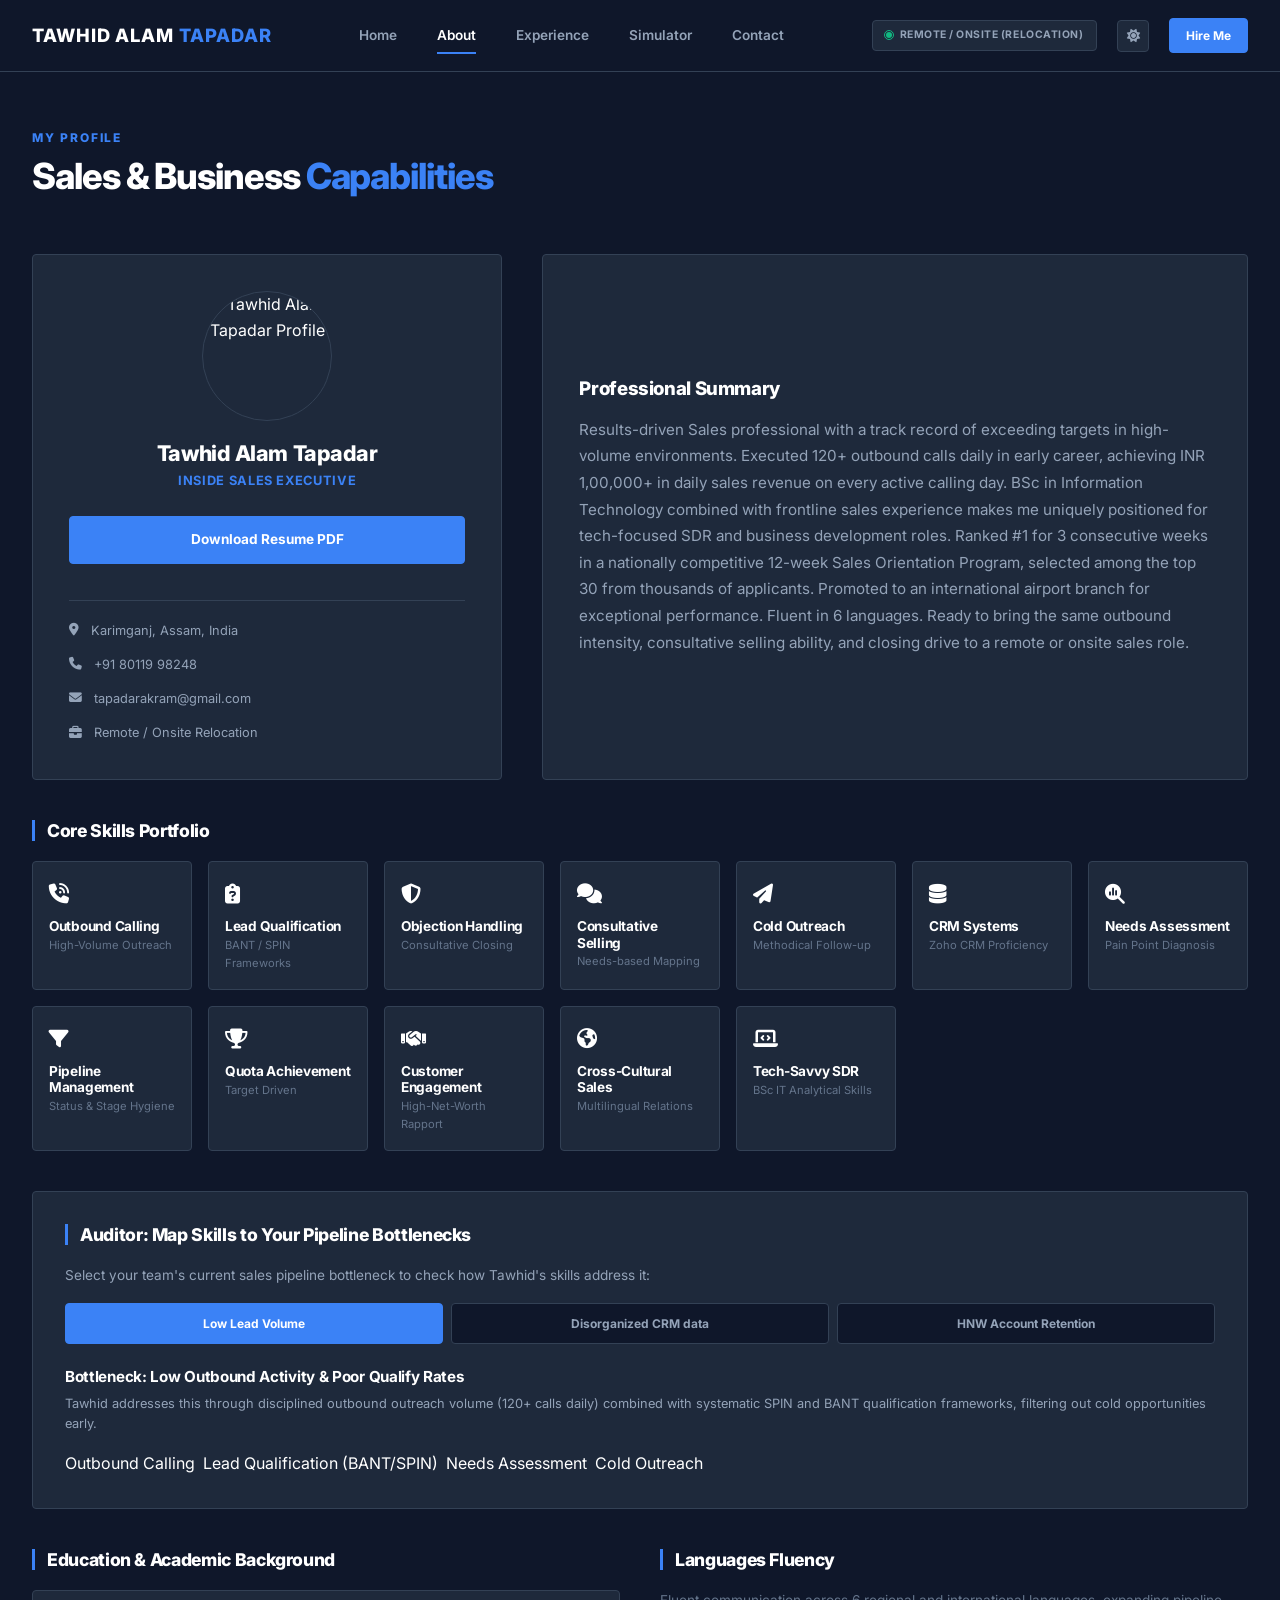
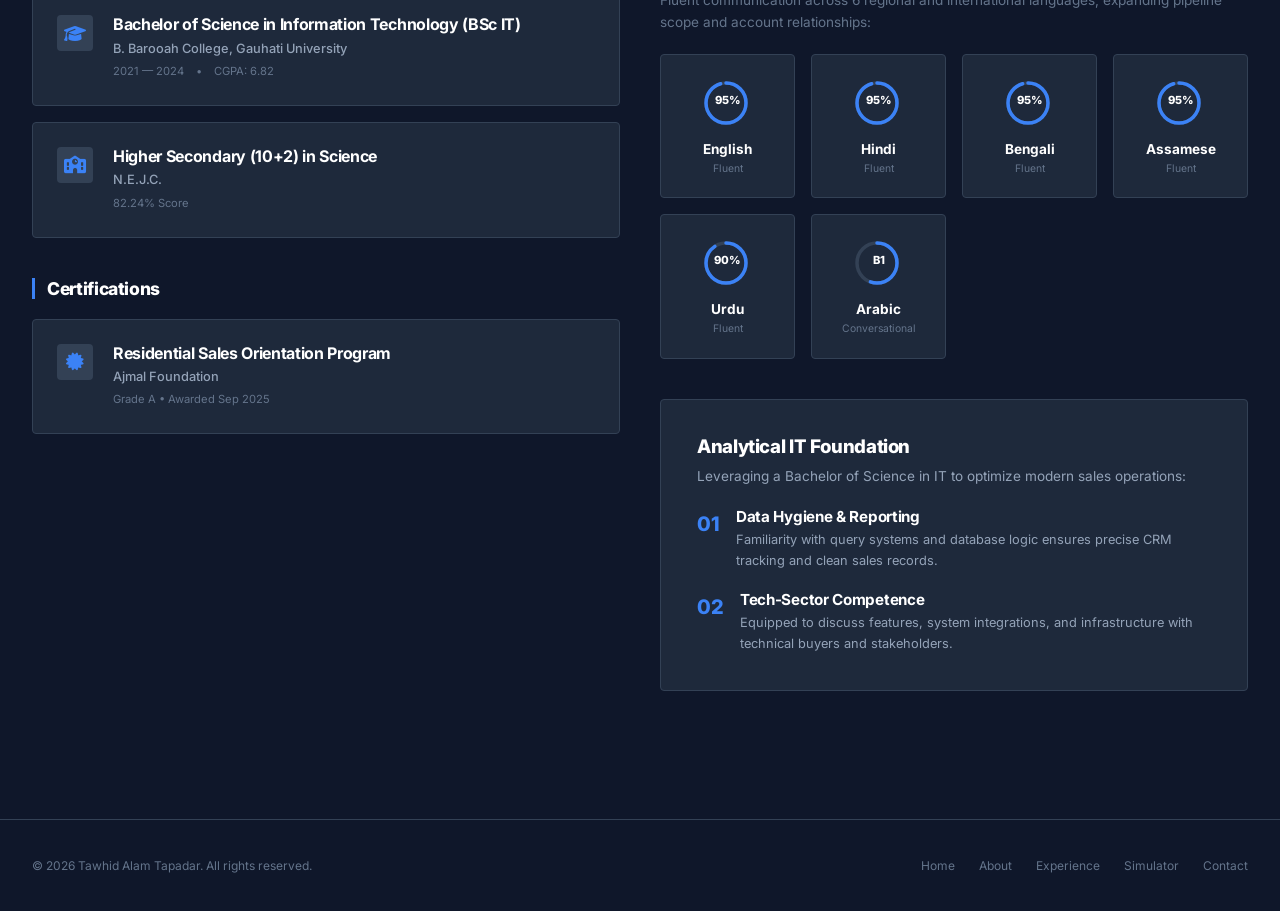
==== about.html @ 0645d8db "Add files via upload" ====
<!DOCTYPE html>
<html lang="en" data-theme="dark">
<head>
    <script>
        // Apply theme immediately to prevent transition flash
        const savedTheme = localStorage.getItem('theme') || 'dark';
        document.documentElement.setAttribute('data-theme', savedTheme);
    </script>
    <meta charset="UTF-8">
    <meta name="viewport" content="width=device-width, initial-scale=1.0">
    <title>About | Tawhid Alam Tapadar</title>
    
    <!-- SEO Optimization -->
    <meta name="description" content="Detailed profile of Tawhid Alam Tapadar, outlining qualifications, core capabilities across the full sales cycle, and language skills.">
    
    <!-- Stylesheets -->
    <link rel="stylesheet" href="https://cdnjs.cloudflare.com/ajax/libs/font-awesome/6.4.0/css/all.min.css">
    <link rel="stylesheet" href="./styles.css">
</head>
<body>
    <!-- Navigation Header -->
    <header class="global-header">
        <nav class="nav-container">
            <a href="./index.html" class="logo" id="navLogo">
                TAWHID ALAM <span>TAPADAR</span>
            </a>
            
            <div class="nav-links">
                <a href="./index.html" class="nav-link">Home</a>
                <a href="./about.html" class="nav-link active">About</a>
                <a href="./experience.html" class="nav-link">Experience</a>
                <a href="./simulator.html" class="nav-link">Simulator</a>
                <a href="./contact.html" class="nav-link">Contact</a>
            </div>
            
            <div class="nav-actions">
                <div class="status-badge" id="outreachBadge">
                    <span class="status-dot"></span>
                    Remote / Onsite (Relocation)
                </div>
                <button class="theme-toggle" id="themeToggle" aria-label="Toggle Theme">
                    <!-- Icon loaded via Javascript -->
                </button>
                <a href="./contact.html" class="btn btn-primary" style="font-size: 0.75rem; padding: 0.45rem 1rem;">Hire Me</a>
                <button class="hamburger" id="hamburger" aria-label="Toggle Menu">
                    <span></span>
                    <span></span>
                    <span></span>
                </button>
            </div>
        </nav>
    </header>

    <!-- Mobile Nav Overlay -->
    <div class="mobile-nav-overlay" id="mobileNav">
        <div class="mobile-nav-links">
            <a href="./index.html" class="mobile-nav-link">Home</a>
            <a href="./about.html" class="mobile-nav-link active">About</a>
            <a href="./experience.html" class="mobile-nav-link">Experience</a>
            <a href="./simulator.html" class="mobile-nav-link">Simulator</a>
            <a href="./contact.html" class="mobile-nav-link">Contact</a>
            <a href="./contact.html" class="mobile-nav-link" style="color: var(--accent-blue);">Hire Me</a>
        </div>
    </div>

    <!-- Main Content -->
    <main class="container">
        <div class="section-title-wrapper fade-up-trigger">
            <div class="section-subtitle">My Profile</div>
            <h1 class="section-title">Sales & Business <span class="highlight-text">Capabilities</span></h1>
        </div>

        <!-- Section 1: Profile & Professional Summary (Balanced Row Grid) -->
        <div class="about-profile-grid fade-up-trigger">
            <!-- Left Column: Profile Card -->
            <div class="glass-card profile-card" style="display: flex; flex-direction: column; justify-content: space-between;">
                <div>
                    <div class="profile-image-container">
                        <img src="https://placehold.co/400x400/1e293b/3b82f6?text=TAWHID" alt="Tawhid Alam Tapadar Profile" class="profile-img">
                    </div>
                    <h2 class="profile-title">Tawhid Alam Tapadar</h2>
                    <p class="profile-subtitle">Inside Sales Executive</p>
                    
                    <a href="./Tawhid_Alam_Tapadar_CV.pdf" download="Tawhid_Alam_Tapadar_CV.pdf" class="btn btn-primary" style="width: 100%; margin-top: 0.5rem; margin-bottom: 1rem;">
                        Download Resume PDF
                    </a>
                </div>
                
                <div class="about-contact-info">
                    <div class="contact-info-item">
                        <i class="fa-solid fa-location-dot"></i> Karimganj, Assam, India
                    </div>
                    <div class="contact-info-item">
                        <i class="fa-solid fa-phone"></i> +91 80119 98248
                    </div>
                    <div class="contact-info-item">
                        <i class="fa-solid fa-envelope"></i> tapadarakram@gmail.com
                    </div>
                    <div class="contact-info-item">
                        <i class="fa-solid fa-briefcase"></i> Remote / Onsite Relocation
                    </div>
                </div>
            </div>

            <!-- Right Column: Professional Summary Card (Taller and Centered Content) -->
            <div class="glass-card" style="display: flex; flex-direction: column; justify-content: center; height: 100%;">
                <h3>Professional Summary</h3>
                <p style="color: var(--text-secondary); margin-top: 1rem; line-height: 1.75; font-size: 0.95rem;">
                    Results-driven Sales professional with a track record of exceeding targets in high-volume environments. Executed 120+ outbound calls daily in early career, achieving INR 1,00,000+ in daily sales revenue on every active calling day. BSc in Information Technology combined with frontline sales experience makes me uniquely positioned for tech-focused SDR and business development roles. Ranked #1 for 3 consecutive weeks in a nationally competitive 12-week Sales Orientation Program, selected among the top 30 from thousands of applicants. Promoted to an international airport branch for exceptional performance. Fluent in 6 languages. Ready to bring the same outbound intensity, consultative selling ability, and closing drive to a remote or onsite sales role.
                </p>
            </div>
        </div>

        <!-- Section 2: Core Skills Portfolio (Full Width Grid) -->
        <div class="skills-block fade-up-trigger" style="margin-top: 2.5rem;">
            <h3 class="skills-category-title">Core Skills Portfolio</h3>
            <div class="skills-grid">
                <div class="skill-tag-card">
                    <div class="skill-tag-icon"><i class="fa-solid fa-phone-volume"></i></div>
                    <h4 class="skill-tag-name">Outbound Calling</h4>
                    <span class="skill-tag-level">High-Volume Outreach</span>
                </div>
                <div class="skill-tag-card">
                    <div class="skill-tag-icon"><i class="fa-solid fa-clipboard-question"></i></div>
                    <h4 class="skill-tag-name">Lead Qualification</h4>
                    <span class="skill-tag-level">BANT / SPIN Frameworks</span>
                </div>
                <div class="skill-tag-card">
                    <div class="skill-tag-icon"><i class="fa-solid fa-shield-halved"></i></div>
                    <h4 class="skill-tag-name">Objection Handling</h4>
                    <span class="skill-tag-level">Consultative Closing</span>
                </div>
                <div class="skill-tag-card">
                    <div class="skill-tag-icon"><i class="fa-solid fa-comments"></i></div>
                    <h4 class="skill-tag-name">Consultative Selling</h4>
                    <span class="skill-tag-level">Needs-based Mapping</span>
                </div>
                <div class="skill-tag-card">
                    <div class="skill-tag-icon"><i class="fa-solid fa-paper-plane"></i></div>
                    <h4 class="skill-tag-name">Cold Outreach</h4>
                    <span class="skill-tag-level">Methodical Follow-up</span>
                </div>
                <div class="skill-tag-card">
                    <div class="skill-tag-icon"><i class="fa-solid fa-database"></i></div>
                    <h4 class="skill-tag-name">CRM Systems</h4>
                    <span class="skill-tag-level">Zoho CRM Proficiency</span>
                </div>
                <div class="skill-tag-card">
                    <div class="skill-tag-icon"><i class="fa-solid fa-magnifying-glass-chart"></i></div>
                    <h4 class="skill-tag-name">Needs Assessment</h4>
                    <span class="skill-tag-level">Pain Point Diagnosis</span>
                </div>
                <div class="skill-tag-card">
                    <div class="skill-tag-icon"><i class="fa-solid fa-filter"></i></div>
                    <h4 class="skill-tag-name">Pipeline Management</h4>
                    <span class="skill-tag-level">Status & Stage Hygiene</span>
                </div>
                <div class="skill-tag-card">
                    <div class="skill-tag-icon"><i class="fa-solid fa-trophy"></i></div>
                    <h4 class="skill-tag-name">Quota Achievement</h4>
                    <span class="skill-tag-level">Target Driven</span>
                </div>
                <div class="skill-tag-card">
                    <div class="skill-tag-icon"><i class="fa-solid fa-handshake"></i></div>
                    <h4 class="skill-tag-name">Customer Engagement</h4>
                    <span class="skill-tag-level">High-Net-Worth Rapport</span>
                </div>
                <div class="skill-tag-card">
                    <div class="skill-tag-icon"><i class="fa-solid fa-earth-americas"></i></div>
                    <h4 class="skill-tag-name">Cross-Cultural Sales</h4>
                    <span class="skill-tag-level">Multilingual Relations</span>
                </div>
                <div class="skill-tag-card">
                    <div class="skill-tag-icon"><i class="fa-solid fa-laptop-code"></i></div>
                    <h4 class="skill-tag-name">Tech-Savvy SDR</h4>
                    <span class="skill-tag-level">BSc IT Analytical Skills</span>
                </div>
            </div>
        </div>

        <!-- Section 3: Recruiter Challenge Auditor Widget (Full Width Card) -->
        <div class="auditor-widget-card fade-up-trigger">
            <h3 class="skills-category-title">
                Auditor: Map Skills to Your Pipeline Bottlenecks
            </h3>
            <p style="color: var(--text-secondary); font-size: 0.85rem; margin-top: 0.5rem;">
                Select your team's current sales pipeline bottleneck to check how Tawhid's skills address it:
            </p>
            
            <div class="auditor-tabs">
                <button class="auditor-tab-btn active" data-target="challengeOutbound">Low Lead Volume</button>
                <button class="auditor-tab-btn" data-target="challengeCrm">Disorganized CRM data</button>
                <button class="auditor-tab-btn" data-target="challengeHnw">HNW Account Retention</button>
            </div>
            
            <div class="auditor-results">
                <!-- Result 1 -->
                <div class="auditor-result active" id="challengeOutbound">
                    <h4 class="auditor-result-title">Bottleneck: Low Outbound Activity & Poor Qualify Rates</h4>
                    <p class="auditor-result-desc">
                        Tawhid addresses this through disciplined outbound outreach volume (120+ calls daily) combined with systematic SPIN and BANT qualification frameworks, filtering out cold opportunities early.
                    </p>
                    <div class="auditor-skills-linked">
                        <span class="badge badge-indigo">Outbound Calling</span>
                        <span class="badge badge-indigo">Lead Qualification (BANT/SPIN)</span>
                        <span class="badge badge-indigo">Needs Assessment</span>
                        <span class="badge badge-indigo">Cold Outreach</span>
                    </div>
                </div>
                <!-- Result 2 -->
                <div class="auditor-result" id="challengeCrm">
                    <h4 class="auditor-result-title">Bottleneck: Messy CRM Pipeline Logs & Poor Follow-ups</h4>
                    <p class="auditor-result-desc">
                        With a BSc in Information Technology, Tawhid understands database structures. He manages prospect lifecycles systematically within Zoho CRM, ensuring precise status logs and automated follow-ups.
                    </p>
                    <div class="auditor-skills-linked">
                        <span class="badge badge-indigo">CRM Tools (Zoho CRM)</span>
                        <span class="badge badge-indigo">Pipeline Management</span>
                        <span class="badge badge-indigo">BSc IT Analytical Skills</span>
                    </div>
                </div>
                <!-- Result 3 -->
                <div class="auditor-result" id="challengeHnw">
                    <h4 class="auditor-result-title">Bottleneck: Poor Retention of High-Net-Worth Accounts</h4>
                    <p class="auditor-result-desc">
                        Promoted to an international airport branch, Tawhid has extensive experience managing high-net-worth travellers, delivering premium consultative needs mapping and negotiating fluently in 6 languages.
                    </p>
                    <div class="auditor-skills-linked">
                        <span class="badge badge-indigo">Customer Engagement</span>
                        <span class="badge badge-indigo">Cross-Cultural Communication</span>
                        <span class="badge badge-indigo">Consultative Selling</span>
                        <span class="badge badge-indigo">Objection Handling</span>
                    </div>
                </div>
            </div>
        </div>

        <!-- Section 4: Split Grid for Education/Certs vs Languages/IT Foundation -->
        <div class="about-split-grid fade-up-trigger">
            <!-- Left Column: Academic & Certifications -->
            <div style="display: flex; flex-direction: column; gap: 2.5rem;">
                <!-- Academic Background -->
                <div class="skills-block" style="margin-bottom: 0;">
                    <h3 class="skills-category-title">Education & Academic Background</h3>
                    <div class="edu-grid">
                        <div class="glass-card edu-card">
                            <div class="edu-icon-box"><i class="fa-solid fa-graduation-cap"></i></div>
                            <div class="edu-details">
                                <h4>Bachelor of Science in Information Technology (BSc IT)</h4>
                                <div class="edu-institution">B. Barooah College, Gauhati University</div>
                                <div class="edu-meta">
                                    <span>2021 — 2024</span>
                                    <span>•</span>
                                    <span>CGPA: 6.82</span>
                                </div>
                            </div>
                        </div>
                        <div class="glass-card edu-card">
                            <div class="edu-icon-box"><i class="fa-solid fa-school"></i></div>
                            <div class="edu-details">
                                <h4>Higher Secondary (10+2) in Science</h4>
                                <div class="edu-institution">N.E.J.C.</div>
                                <div class="edu-meta">
                                    <span>82.24% Score</span>
                                </div>
                            </div>
                        </div>
                    </div>
                </div>

                <!-- Certifications -->
                <div class="skills-block" style="margin-bottom: 0;">
                    <h3 class="skills-category-title">Certifications</h3>
                    <div class="edu-grid">
                        <div class="glass-card edu-card">
                            <div class="edu-icon-box"><i class="fa-solid fa-certificate"></i></div>
                            <div class="edu-details">
                                <h4>Residential Sales Orientation Program</h4>
                                <div class="edu-institution">Ajmal Foundation</div>
                                <div class="edu-meta">
                                    <span>Grade A • Awarded Sep 2025</span>
                                </div>
                            </div>
                        </div>
                    </div>
                </div>
            </div>

            <!-- Right Column: Languages & Tech Bridge -->
            <div style="display: flex; flex-direction: column; gap: 2.5rem;">
                <!-- Languages Fluency -->
                <div class="skills-block" style="margin-bottom: 0;">
                    <h3 class="skills-category-title">Languages Fluency</h3>
                    <p style="color: var(--text-muted); font-size: 0.85rem; margin-bottom: 1.25rem;">
                        Fluent communication across 6 regional and international languages, expanding pipeline scope and account relationships:
                    </p>
                    <div class="languages-grid">
                        <div class="glass-card lang-card">
                            <div class="lang-circle">
                                <svg>
                                    <circle class="circle-bg" cx="24" cy="24" r="20"></circle>
                                    <circle class="circle-progress" cx="24" cy="24" r="20" data-percent="95"></circle>
                                </svg>
                                <span class="lang-percent">95%</span>
                            </div>
                            <div class="lang-name">English</div>
                            <div class="lang-level">Fluent</div>
                        </div>
                        <div class="glass-card lang-card">
                            <div class="lang-circle">
                                <svg>
                                    <circle class="circle-bg" cx="24" cy="24" r="20"></circle>
                                    <circle class="circle-progress" cx="24" cy="24" r="20" data-percent="95"></circle>
                                </svg>
                                <span class="lang-percent">95%</span>
                            </div>
                            <div class="lang-name">Hindi</div>
                            <div class="lang-level">Fluent</div>
                        </div>
                        <div class="glass-card lang-card">
                            <div class="lang-circle">
                                <svg>
                                    <circle class="circle-bg" cx="24" cy="24" r="20"></circle>
                                    <circle class="circle-progress" cx="24" cy="24" r="20" data-percent="95"></circle>
                                </svg>
                                <span class="lang-percent">95%</span>
                            </div>
                            <div class="lang-name">Bengali</div>
                            <div class="lang-level">Fluent</div>
                        </div>
                        <div class="glass-card lang-card">
                            <div class="lang-circle">
                                <svg>
                                    <circle class="circle-bg" cx="24" cy="24" r="20"></circle>
                                    <circle class="circle-progress" cx="24" cy="24" r="20" data-percent="95"></circle>
                                </svg>
                                <span class="lang-percent">95%</span>
                            </div>
                            <div class="lang-name">Assamese</div>
                            <div class="lang-level">Fluent</div>
                        </div>
                        <div class="glass-card lang-card">
                            <div class="lang-circle">
                                <svg>
                                    <circle class="circle-bg" cx="24" cy="24" r="20"></circle>
                                    <circle class="circle-progress" cx="24" cy="24" r="20" data-percent="90"></circle>
                                </svg>
                                <span class="lang-percent">90%</span>
                            </div>
                            <div class="lang-name">Urdu</div>
                            <div class="lang-level">Fluent</div>
                        </div>
                        <div class="glass-card lang-card">
                            <div class="lang-circle">
                                <svg>
                                    <circle class="circle-bg" cx="24" cy="24" r="20"></circle>
                                    <circle class="circle-progress" cx="24" cy="24" r="20" data-percent="55"></circle>
                                </svg>
                                <span class="lang-percent">B1</span>
                            </div>
                            <div class="lang-name">Arabic</div>
                            <div class="lang-level">Conversational</div>
                        </div>
                    </div>
                </div>

                <!-- Analytical IT Foundation -->
                <div class="glass-card tech-bridge-card">
                    <h3>Analytical IT Foundation</h3>
                    <p style="color: var(--text-secondary); font-size: 0.85rem; margin-top: 0.5rem;">
                        Leveraging a Bachelor of Science in IT to optimize modern sales operations:
                    </p>
                    <div class="tech-bridge-list" style="margin-top: 1.25rem; display: grid; gap: 1.25rem;">
                        <div class="tech-bridge-item" style="display: flex; gap: 1rem; align-items: start;">
                            <div class="tech-bridge-num" style="font-size: 1.25rem; font-weight: 800; color: var(--accent-blue);">01</div>
                            <div class="tech-bridge-content">
                                <h4 style="font-size: 0.95rem; font-weight: 700;">Data Hygiene & Reporting</h4>
                                <p style="font-size: 0.8rem; color: var(--text-secondary); margin-top: 0.25rem;">Familiarity with query systems and database logic ensures precise CRM tracking and clean sales records.</p>
                            </div>
                        </div>
                        <div class="tech-bridge-item" style="display: flex; gap: 1rem; align-items: start;">
                            <div class="tech-bridge-num" style="font-size: 1.25rem; font-weight: 800; color: var(--accent-blue);">02</div>
                            <div class="tech-bridge-content">
                                <h4 style="font-size: 0.95rem; font-weight: 700;">Tech-Sector Competence</h4>
                                <p style="font-size: 0.8rem; color: var(--text-secondary); margin-top: 0.25rem;">Equipped to discuss features, system integrations, and infrastructure with technical buyers and stakeholders.</p>
                            </div>
                        </div>
                    </div>
                </div>
            </div>
        </div>
    </main>

    <!-- Global Footer -->
    <footer class="global-footer">
        <div class="footer-container">
            <div class="footer-copyright">
                &copy; 2026 Tawhid Alam Tapadar. All rights reserved.
            </div>
            <div class="footer-links">
                <a href="./index.html">Home</a>
                <a href="./about.html">About</a>
                <a href="./experience.html">Experience</a>
                <a href="./simulator.html">Simulator</a>
                <a href="./contact.html">Contact</a>
            </div>
        </div>
    </footer>

    <!-- Scripts -->
    <script src="./script.js"></script>
</body>
</html>
---- styles.css ----
/* 
 * styles.css - Clean, Professional Business Portfolio (Advanced Animations)
 * Brand Profile: Solid Slate & Corporate Blue. No gradients.
 * Refined transitions, border expansions, progress bars, and entrance keyframes.
 */

/* ==========================================
   1. Google Fonts & CSS Variables
   ========================================== */
@import url('https://fonts.googleapis.com/css2?family=Inter:wght@300;400;500;600;700;800&display=swap');

:root {
    /* Color Palette - Solid Dark Slate */
    --bg-color: #0f172a;
    --surface-solid: #1e293b;
    --surface-hover: #1e293b; /* Managed via border expansions */
    --border-color: #334155;
    --border-hover: #3b82f6;   /* Active corporate blue */
    
    --text-primary: #ffffff;
    --text-secondary: #94a3b8;
    --text-muted: #64748b;
    
    /* Solid Business Accents */
    --accent-blue: #3b82f6;
    --accent-blue-hover: #2563eb;
    --accent-blue-glow: rgba(59, 130, 246, 0.15);
    --accent-emerald: #10b981;
    --accent-emerald-glow: rgba(16, 185, 129, 0.15);
    
    /* Layout Variables */
    --font-primary: 'Inter', sans-serif;
    --radius-sm: 4px;
    --radius-md: 6px;
    --transition-fast: 0.15s ease;
    --transition-normal: 0.4s cubic-bezier(0.16, 1, 0.3, 1);
    --max-width: 1440px;
    --header-height: 72px;
}

/* Light Mode Variables - Crisp Slate Gallery */
[data-theme="light"] {
    --bg-color: #f8fafc;
    --surface-solid: #ffffff;
    --surface-hover: #ffffff;
    --border-color: #e2e8f0;
    --border-hover: #2563eb;
    
    --text-primary: #0f172a;
    --text-secondary: #475569;
    --text-muted: #94a3b8;
    
    --accent-blue: #2563eb;
    --accent-blue-hover: #1d4ed8;
    --accent-blue-glow: rgba(37, 99, 235, 0.08);
}

/* ==========================================
   2. Reset & Global Styles
   ========================================== */
*, *::before, *::after {
    box-sizing: border-box;
    margin: 0;
    padding: 0;
}

html {
    scroll-behavior: smooth;
    font-size: 16px;
}

body {
    background-color: var(--bg-color);
    color: var(--text-primary);
    font-family: var(--font-primary);
    line-height: 1.6;
    overflow-x: hidden;
    min-height: 100vh;
    opacity: 0; /* Managed via entry animation in script.js */
    animation: bodyFadeIn 0.5s ease forwards;
    transition: background-color var(--transition-normal), color var(--transition-normal);
}

@keyframes bodyFadeIn {
    to { opacity: 1; }
}

h1, h2, h3, h4, h5, h6 {
    font-weight: 800;
    line-height: 1.2;
    color: var(--text-primary);
    letter-spacing: -0.02em;
}

a {
    color: inherit;
    text-decoration: none;
    transition: color var(--transition-fast);
}

ul {
    list-style: none;
}

img {
    max-width: 100%;
    height: auto;
    display: block;
}

button {
    font-family: inherit;
    cursor: pointer;
    background: none;
    border: none;
    outline: none;
}

/* ==========================================
   3. Navigation Header (Clean Typographic)
   ========================================== */
.global-header {
    position: fixed;
    top: 0;
    left: 0;
    width: 100%;
    height: var(--header-height);
    background-color: var(--bg-color);
    border-bottom: 1px solid var(--border-color);
    z-index: 1000;
    transition: background-color var(--transition-normal), border-color var(--transition-normal);
}

.nav-container {
    max-width: var(--max-width);
    height: 100%;
    margin: 0 auto;
    padding: 0 2rem;
    display: flex;
    align-items: center;
    justify-content: space-between;
}

.logo {
    font-weight: 800;
    font-size: 1.15rem;
    letter-spacing: 0.05em;
    text-transform: uppercase;
    position: relative;
    overflow: hidden;
}

.logo span {
    color: var(--accent-blue);
    position: relative;
}

.nav-links {
    display: flex;
    align-items: center;
    gap: 2.5rem;
}

.nav-link {
    font-size: 0.85rem;
    font-weight: 600;
    color: var(--text-secondary);
    padding: 0.25rem 0;
    position: relative;
    transition: color var(--transition-fast);
}

.nav-link:hover, .nav-link.active {
    color: var(--text-primary);
}

.nav-link::after {
    content: '';
    position: absolute;
    bottom: -4px;
    left: 0;
    width: 100%;
    height: 2px;
    background-color: var(--accent-blue);
    transform: scaleX(0);
    transform-origin: right;
    transition: transform var(--transition-normal);
}

.nav-link:hover::after, .nav-link.active::after {
    transform: scaleX(1);
    transform-origin: left;
}

.nav-actions {
    display: flex;
    align-items: center;
    gap: 1.25rem;
}

.status-badge {
    display: flex;
    align-items: center;
    gap: 0.5rem;
    padding: 0.4rem 0.8rem;
    border-radius: var(--radius-sm);
    background-color: var(--surface-solid);
    font-size: 0.65rem;
    font-weight: 700;
    border: 1px solid var(--border-color);
    letter-spacing: 0.05em;
    text-transform: uppercase;
    color: var(--text-secondary);
    position: relative;
}

.status-dot {
    width: 6px;
    height: 6px;
    border-radius: 50%;
    background-color: var(--accent-emerald);
    position: relative;
}

.status-dot::after {
    content: '';
    position: absolute;
    top: -2px;
    left: -2px;
    width: 10px;
    height: 10px;
    border-radius: 50%;
    border: 1px solid var(--accent-emerald);
    animation: badgePulse 2s infinite;
}

@keyframes badgePulse {
    0% { transform: scale(1); opacity: 1; }
    100% { transform: scale(2.2); opacity: 0; }
}

.theme-toggle {
    display: flex;
    align-items: center;
    justify-content: center;
    width: 32px;
    height: 32px;
    border-radius: var(--radius-sm);
    border: 1px solid var(--border-color);
    background-color: var(--surface-solid);
    color: var(--text-secondary);
    transition: all var(--transition-fast);
}

.theme-toggle:hover {
    color: var(--text-primary);
    border-color: var(--border-hover);
    transform: rotate(15deg);
}

.hamburger {
    display: none;
    flex-direction: column;
    gap: 4px;
    width: 20px;
    height: 12px;
    justify-content: space-between;
}

.hamburger span {
    width: 100%;
    height: 2px;
    background-color: var(--text-primary);
    transition: all 0.3s ease;
}

/* Mobile Nav Overlay */
.mobile-nav-overlay {
    position: fixed;
    top: 0;
    right: -100%;
    width: 100%;
    max-width: 260px;
    height: 100vh;
    background-color: var(--surface-solid);
    border-left: 1px solid var(--border-color);
    z-index: 999;
    padding: 80px 1.5rem 1.5rem;
    display: flex;
    flex-direction: column;
    gap: 1.5rem;
    box-shadow: -5px 0 15px rgba(0,0,0,0.15);
    transition: right 0.3s ease;
}

.mobile-nav-overlay.active {
    right: 0;
}

.mobile-nav-links {
    display: flex;
    flex-direction: column;
    gap: 1.25rem;
}

.mobile-nav-link {
    font-size: 0.95rem;
    font-weight: 500;
    color: var(--text-secondary);
    border-bottom: 1px solid var(--border-color);
    padding-bottom: 0.4rem;
}

.mobile-nav-link.active {
    color: var(--accent-blue);
}

/* ==========================================
   4. Layout Containers & Clean Animated Cards
   ========================================== */
.container {
    max-width: var(--max-width);
    margin: 0 auto;
    padding: calc(var(--header-height) + 3.5rem) 2rem 4rem;
}

.section-title-wrapper {
    margin-bottom: 3.5rem;
}

.section-subtitle {
    font-size: 0.75rem;
    font-weight: 800;
    text-transform: uppercase;
    letter-spacing: 0.15em;
    color: var(--accent-blue);
    margin-bottom: 0.5rem;
    animation: subtitleSlide 0.6s ease forwards;
}

@keyframes subtitleSlide {
    from { opacity: 0; transform: translateY(-5px); }
    to { opacity: 1; transform: translateY(0); }
}

.section-title {
    font-size: 2.25rem;
    font-weight: 800;
    letter-spacing: -0.03em;
    line-height: 1.2;
}

.highlight-text {
    color: var(--accent-blue);
}

/* Premium Card - Solid Border Expanding Micro-Animation */
.glass-card {
    background-color: var(--surface-solid);
    border: 1px solid var(--border-color);
    border-radius: var(--radius-sm);
    padding: 2.25rem;
    position: relative;
    overflow: hidden;
    transition: border-color var(--transition-normal), transform var(--transition-normal), box-shadow var(--transition-normal);
}

.glass-card::before {
    content: '';
    position: absolute;
    top: 0;
    left: 0;
    width: 100%;
    height: 3px;
    background-color: var(--accent-blue);
    transform: scaleX(0);
    transform-origin: left;
    transition: transform var(--transition-normal);
}

.glass-card:hover {
    border-color: var(--border-hover);
    transform: translateY(-4px);
    box-shadow: 0 12px 30px rgba(0, 0, 0, 0.15);
}

.glass-card:hover::before {
    transform: scaleX(1);
}

/* Solid Buttons with Active Micro-Slides */
.btn {
    display: inline-flex;
    align-items: center;
    justify-content: center;
    gap: 0.5rem;
    padding: 0.75rem 1.5rem;
    border-radius: var(--radius-sm);
    font-weight: 700;
    font-size: 0.85rem;
    position: relative;
    overflow: hidden;
    z-index: 1;
    transition: all var(--transition-fast);
}

.btn-primary {
    background-color: var(--accent-blue);
    color: #ffffff;
    border: 1px solid var(--accent-blue);
}

.btn-primary:hover {
    background-color: var(--accent-blue-hover);
    border-color: var(--accent-blue-hover);
    transform: translateY(-2px);
    box-shadow: 0 4px 15px var(--accent-blue-glow);
}

.btn-secondary {
    background-color: var(--surface-solid);
    border: 1px solid var(--border-color);
    color: var(--text-primary);
}

.btn-secondary:hover {
    background-color: var(--surface-hover);
    border-color: var(--border-hover);
    transform: translateY(-2px);
}

/* ==========================================
   5. Home Page (index.html) Styles
   ========================================== */
.hero-grid {
    display: grid;
    grid-template-columns: 1.15fr 0.85fr;
    gap: 4.5rem;
    align-items: center;
    margin-bottom: 5.5rem;
}

.hero-tag {
    font-size: 0.8rem;
    font-weight: 800;
    color: var(--accent-blue);
    margin-bottom: 0.75rem;
    display: block;
    text-transform: uppercase;
    letter-spacing: 0.1em;
}

.hero-title {
    font-size: 3.25rem;
    line-height: 1.15;
    font-weight: 800;
    letter-spacing: -0.04em;
    margin-bottom: 1.25rem;
}

.hero-description {
    font-size: 1.05rem;
    color: var(--text-secondary);
    margin-bottom: 2.5rem;
    max-width: 540px;
}

.hero-ctas {
    display: flex;
    gap: 1rem;
    flex-wrap: wrap;
    margin-bottom: 2.5rem;
}

.hero-socials {
    display: flex;
    align-items: center;
    gap: 1.25rem;
    color: var(--text-muted);
    font-size: 0.85rem;
    font-weight: 600;
}

.hero-social-link {
    position: relative;
    padding-bottom: 2px;
}

.hero-social-link::after {
    content: '';
    position: absolute;
    bottom: 0;
    left: 0;
    width: 100%;
    height: 1px;
    background-color: var(--accent-blue);
    transform: scaleX(0);
    transition: transform var(--transition-fast);
}

.hero-social-link:hover {
    color: var(--text-primary);
}

.hero-social-link:hover::after {
    transform: scaleX(1);
}

/* Stats Dashboard Section (Animated) */
.stats-dashboard {
    display: grid;
    grid-template-columns: repeat(3, 1fr);
    gap: 1.5rem;
    margin-bottom: 5.5rem;
}

.stat-card {
    text-align: center;
    padding: 2rem;
    border-radius: var(--radius-sm);
    position: relative;
}

.stat-number {
    font-size: 3rem;
    font-weight: 800;
    line-height: 1;
    margin-bottom: 0.75rem;
    color: var(--accent-blue);
    letter-spacing: -0.03em;
}

.stat-label {
    font-size: 0.8rem;
    font-weight: 700;
    text-transform: uppercase;
    letter-spacing: 0.05em;
    color: var(--text-muted);
    margin-bottom: 0.75rem;
}

/* Stat Progress Bar (Advanced Feature) */
.stat-progress-container {
    width: 100%;
    height: 4px;
    background-color: var(--border-color);
    border-radius: 2px;
    overflow: hidden;
    margin-bottom: 0.75rem;
}

.stat-progress-bar {
    height: 100%;
    background-color: var(--accent-blue);
    width: 0;
    transition: width 1.5s cubic-bezier(0.16, 1, 0.3, 1);
}

.stat-desc {
    font-size: 0.8rem;
    color: var(--text-secondary);
}

/* Home Section Layouts */
.home-split {
    display: grid;
    grid-template-columns: 1fr 1fr;
    gap: 4.5rem;
    align-items: center;
    margin-bottom: 5.5rem;
}

.preview-img-container {
    position: relative;
    overflow: hidden;
    border-radius: var(--radius-sm);
    border: 1px solid var(--border-color);
}

.preview-img {
    width: 100%;
    aspect-ratio: 16/10;
    object-fit: cover;
    transition: transform var(--transition-normal);
}

.preview-img-container:hover .preview-img {
    transform: scale(1.03);
}

.bullet-list {
    display: grid;
    gap: 1.25rem;
    margin: 2rem 0;
}

.bullet-item {
    display: flex;
    gap: 1rem;
    align-items: flex-start;
}

.bullet-icon {
    display: flex;
    align-items: center;
    justify-content: center;
    width: 24px;
    height: 24px;
    border-radius: var(--radius-sm);
    background-color: var(--border-color);
    color: var(--accent-blue);
    flex-shrink: 0;
    font-weight: bold;
    font-size: 0.85rem;
    transition: background-color var(--transition-fast), color var(--transition-fast);
}

.bullet-item:hover .bullet-icon {
    background-color: var(--accent-blue-glow);
}

.bullet-content h4 {
    font-size: 1rem;
    font-weight: 700;
    margin-bottom: 0.25rem;
}

.bullet-content p {
    font-size: 0.85rem;
    color: var(--text-secondary);
}

/* ==========================================
   6. About Page (about.html) Styles
   ========================================== */
/* About Page Redesigned Grid Layouts */
.about-profile-grid {
    display: grid;
    grid-template-columns: 0.8fr 1.2fr;
    gap: 2.5rem;
    align-items: stretch;
    margin-bottom: 2.5rem;
}

.about-sidebar {
    display: grid;
    gap: 1.5rem;
}

.about-split-grid {
    display: grid;
    grid-template-columns: 1fr 1fr;
    gap: 2.5rem;
    align-items: start;
    margin-top: 2.5rem;
}

.profile-card {
    text-align: center;
}

.profile-image-container {
    width: 130px;
    height: 130px;
    border-radius: 50%;
    overflow: hidden;
    margin: 0 auto 1.25rem;
    border: 1px solid var(--border-color);
    transition: border-color var(--transition-fast);
}

.profile-card:hover .profile-image-container {
    border-color: var(--accent-blue);
}

.profile-img {
    width: 100%;
    height: 100%;
    object-fit: cover;
}

.profile-title {
    font-size: 1.35rem;
    margin-bottom: 0.25rem;
}

.profile-subtitle {
    font-size: 0.8rem;
    color: var(--accent-blue);
    font-weight: 700;
    text-transform: uppercase;
    letter-spacing: 0.05em;
    margin-bottom: 1rem;
}

.about-contact-info {
    display: grid;
    gap: 0.85rem;
    text-align: left;
    margin-top: 1.25rem;
    padding-top: 1.25rem;
    border-top: 1px solid var(--border-color);
}

.contact-info-item {
    display: flex;
    align-items: center;
    gap: 0.75rem;
    font-size: 0.8rem;
    color: var(--text-secondary);
}

/* Skills grid styling (Micro-lifts & glows) */
.skills-block {
    margin-bottom: 2.5rem;
}

.skills-category-title {
    font-size: 1.1rem;
    font-weight: 800;
    margin-bottom: 1.25rem;
    display: flex;
    align-items: center;
    gap: 0.5rem;
    border-left: 3px solid var(--accent-blue);
    padding-left: 0.75rem;
}

.skills-grid {
    display: grid;
    grid-template-columns: repeat(auto-fill, minmax(160px, 1fr));
    gap: 1rem;
}

.skill-tag-card {
    display: flex;
    flex-direction: column;
    align-items: flex-start;
    padding: 1rem;
    background-color: var(--surface-solid);
    border: 1px solid var(--border-color);
    border-radius: var(--radius-sm);
    transition: border-color var(--transition-normal), transform var(--transition-normal);
}

.skill-tag-card:hover {
    border-color: var(--accent-blue);
    transform: translateY(-2px);
}

.skill-tag-icon {
    font-size: 1.25rem;
    margin-bottom: 0.5rem;
    transition: transform var(--transition-fast);
}

.skill-tag-card:hover .skill-tag-icon {
    transform: scale(1.1);
}

.skill-tag-name {
    font-size: 0.85rem;
    font-weight: 700;
    margin-bottom: 0.15rem;
}

.skill-tag-level {
    font-size: 0.7rem;
    color: var(--text-muted);
}

/* Circular fluency grid */
.languages-grid {
    display: grid;
    grid-template-columns: repeat(auto-fill, minmax(110px, 1fr));
    gap: 1rem;
}

.lang-card {
    text-align: center;
    padding: 1.25rem 0.5rem;
}

.lang-circle {
    position: relative;
    width: 52px;
    height: 52px;
    margin: 0 auto 0.75rem;
    display: flex;
    align-items: center;
    justify-content: center;
}

.lang-circle svg {
    width: 100%;
    height: 100%;
    transform: rotate(-90deg);
}

.lang-circle circle {
    fill: none;
    stroke-width: 3.5;
}

.lang-circle .circle-bg {
    stroke: var(--border-color);
}

.lang-circle .circle-progress {
    stroke: var(--accent-blue);
    stroke-linecap: round;
    transition: stroke-dashoffset 1s ease;
}

.lang-percent {
    position: absolute;
    font-size: 0.7rem;
    font-weight: 800;
}

.lang-name {
    font-size: 0.85rem;
    font-weight: 700;
}

.lang-level {
    font-size: 0.65rem;
    color: var(--text-muted);
}

/* Interactive Challenge Auditor Widget (Advanced Feature) */
.auditor-widget-card {
    background-color: var(--surface-solid);
    border: 1px solid var(--border-color);
    padding: 2rem;
    border-radius: var(--radius-sm);
    margin-bottom: 2.5rem;
}

.auditor-tabs {
    display: grid;
    grid-template-columns: repeat(3, 1fr);
    gap: 0.5rem;
    margin-top: 1rem;
    margin-bottom: 1.5rem;
}

.auditor-tab-btn {
    background-color: var(--bg-color);
    border: 1px solid var(--border-color);
    padding: 0.75rem 0.5rem;
    border-radius: var(--radius-sm);
    font-size: 0.75rem;
    font-weight: 700;
    color: var(--text-secondary);
    text-align: center;
    transition: all var(--transition-fast);
}

.auditor-tab-btn:hover, .auditor-tab-btn.active {
    background-color: var(--accent-blue);
    border-color: var(--accent-blue);
    color: white;
}

.auditor-result {
    display: none;
    animation: fadeUp 0.4s ease forwards;
}

.auditor-result.active {
    display: block;
}

.auditor-result-title {
    font-size: 0.95rem;
    font-weight: 700;
    margin-bottom: 0.5rem;
    color: var(--text-primary);
}

.auditor-result-desc {
    font-size: 0.8rem;
    color: var(--text-secondary);
    margin-bottom: 1rem;
}

.auditor-skills-linked {
    display: flex;
    flex-wrap: wrap;
    gap: 0.5rem;
}

/* Education Layout */
.edu-grid {
    display: grid;
    grid-template-columns: 1fr;
    gap: 1rem;
}

.edu-card {
    display: flex;
    gap: 1.25rem;
    padding: 1.5rem;
}

.edu-icon-box {
    display: flex;
    align-items: center;
    justify-content: center;
    width: 36px;
    height: 36px;
    border-radius: var(--radius-sm);
    background-color: var(--border-color);
    color: var(--accent-blue);
    flex-shrink: 0;
    font-size: 1.1rem;
}

.edu-details h4 {
    font-size: 1rem;
    font-weight: 700;
    margin-bottom: 0.25rem;
}

.edu-institution {
    font-size: 0.8rem;
    font-weight: 500;
    color: var(--text-secondary);
    margin-bottom: 0.25rem;
}

.edu-meta {
    display: flex;
    gap: 0.75rem;
    font-size: 0.7rem;
    color: var(--text-muted);
}

/* ==========================================
   7. Experience Page (experience.html) Styles
   ========================================== */
.experience-intro {
    max-width: 700px;
    margin-bottom: 3.5rem;
}

.experience-intro p {
    font-size: 1rem;
    color: var(--text-secondary);
}

.timeline-container {
    position: relative;
    padding-left: 1.75rem;
}

.timeline-container::before {
    content: '';
    position: absolute;
    top: 0;
    left: 4px;
    width: 1px;
    height: 100%;
    background-color: var(--border-color);
}

.timeline-item {
    position: relative;
    margin-bottom: 3rem;
}

.timeline-dot {
    position: absolute;
    left: -1.75rem;
    top: 6px;
    width: 10px;
    height: 10px;
    border-radius: 50%;
    background-color: var(--bg-color);
    border: 2px solid var(--accent-blue);
    z-index: 1;
    transition: background-color var(--transition-fast), border-color var(--transition-fast);
}

.timeline-item:hover .timeline-dot {
    background-color: var(--accent-blue);
}

.timeline-header {
    display: flex;
    justify-content: space-between;
    align-items: flex-start;
    flex-wrap: wrap;
    gap: 0.5rem;
    margin-bottom: 1rem;
}

.timeline-role {
    font-size: 1.35rem;
    font-weight: 800;
    letter-spacing: -0.01em;
}

.timeline-company {
    font-size: 0.95rem;
    font-weight: 600;
    color: var(--accent-blue);
    display: flex;
    align-items: center;
    gap: 0.5rem;
}

.timeline-date {
    font-size: 0.75rem;
    font-weight: 700;
    color: var(--text-muted);
    background-color: var(--border-color);
    padding: 0.2rem 0.6rem;
    border-radius: var(--radius-sm);
}

.timeline-content-card {
    padding: 2rem;
}

.timeline-summary {
    font-size: 0.95rem;
    color: var(--text-secondary);
    margin-bottom: 1.5rem;
}

.timeline-section-title {
    font-size: 0.85rem;
    font-weight: 800;
    text-transform: uppercase;
    letter-spacing: 0.05em;
    color: var(--text-muted);
    margin-bottom: 1rem;
    display: flex;
    align-items: center;
    gap: 0.5rem;
}

.timeline-section-title svg {
    color: var(--accent-blue);
    width: 14px;
    height: 14px;
}

.timeline-bullets {
    display: grid;
    gap: 0.85rem;
    margin-bottom: 1.75rem;
}

.timeline-bullet {
    display: flex;
    gap: 0.75rem;
    font-size: 0.9rem;
}

.timeline-bullet-icon {
    color: var(--accent-blue);
    flex-shrink: 0;
}

.timeline-accent-metrics {
    display: grid;
    grid-template-columns: repeat(auto-fit, minmax(180px, 1fr));
    gap: 1rem;
    margin-top: 1.5rem;
    padding-top: 1.5rem;
    border-top: 1px solid var(--border-color);
}

.metric-pill {
    background-color: var(--surface-solid);
    border: 1px solid var(--border-color);
    border-radius: var(--radius-sm);
    padding: 0.75rem 1rem;
    display: flex;
    align-items: center;
    gap: 0.75rem;
}

.metric-pill-icon {
    width: 30px;
    height: 30px;
    border-radius: var(--radius-sm);
    background-color: var(--border-color);
    color: var(--accent-blue);
    display: flex;
    align-items: center;
    justify-content: center;
    flex-shrink: 0;
    font-size: 0.85rem;
}

.metric-pill-info h5 {
    font-size: 1rem;
    font-weight: 800;
}

.metric-pill-info p {
    font-size: 0.65rem;
    color: var(--text-muted);
    text-transform: uppercase;
    font-weight: 700;
}

/* ==========================================
   8. Contact Page (contact.html) Styles
   ========================================== */
.contact-grid {
    display: grid;
    grid-template-columns: 0.75fr 1.25fr;
    gap: 3.5rem;
    align-items: flex-start;
}

.contact-channels {
    display: grid;
    gap: 1.25rem;
}

.channel-card {
    display: flex;
    align-items: center;
    gap: 1rem;
}

.channel-icon {
    width: 36px;
    height: 36px;
    border-radius: var(--radius-sm);
    background-color: var(--border-color);
    color: var(--accent-blue);
    display: flex;
    align-items: center;
    justify-content: center;
    flex-shrink: 0;
    font-size: 0.9rem;
    border: 1px solid var(--border-color);
    transition: border-color var(--transition-fast), background-color var(--transition-fast);
}

.channel-card:hover .channel-icon {
    border-color: var(--accent-blue);
    background-color: var(--accent-blue-glow);
}

.channel-info h4 {
    font-size: 0.9rem;
    font-weight: 700;
}

.channel-info a, .channel-info p {
    font-size: 0.8rem;
    color: var(--text-secondary);
}

.bant-form-card {
    padding: 2.25rem;
}

.bant-intro {
    margin-bottom: 1.75rem;
}

.bant-intro h3 {
    font-size: 1.35rem;
    font-weight: 800;
}

.bant-intro p {
    font-size: 0.85rem;
    color: var(--text-secondary);
}

.form-grid {
    display: grid;
    grid-template-columns: 1fr 1fr;
    gap: 1.25rem;
}

.form-full {
    grid-column: span 2;
}

.form-group {
    display: flex;
    flex-direction: column;
    gap: 0.4rem;
}

.form-label {
    font-size: 0.75rem;
    font-weight: 800;
    text-transform: uppercase;
    letter-spacing: 0.05em;
    color: var(--text-secondary);
}

.form-input, .form-select, .form-textarea {
    background-color: var(--surface-solid);
    border: 1px solid var(--border-color);
    border-radius: var(--radius-sm);
    padding: 0.75rem 0.9rem;
    color: var(--text-primary);
    font-family: inherit;
    font-size: 0.85rem;
    transition: all var(--transition-fast);
}

.form-input:focus, .form-select:focus, .form-textarea:focus {
    border-color: var(--accent-blue);
    outline: none;
}

.form-textarea {
    resize: vertical;
    min-height: 100px;
}

/* CRM Lead Alert Pop-up Notification (Clean Commercial UI) */
.crm-console-alert {
    position: fixed;
    bottom: 2rem;
    right: 2rem;
    width: 320px;
    background-color: var(--surface-solid);
    border: 1px solid var(--accent-blue);
    border-radius: var(--radius-sm);
    padding: 1.25rem;
    color: var(--text-primary);
    z-index: 2000;
    box-shadow: 0 15px 35px rgba(0,0,0,0.2);
    transform: translateY(150%);
    transition: transform 0.4s cubic-bezier(0.16, 1, 0.3, 1);
}

.crm-console-alert.show {
    transform: translateY(0);
}

.crm-alert-header {
    display: flex;
    align-items: center;
    justify-content: space-between;
    color: var(--accent-blue);
    font-weight: 800;
    font-size: 0.8rem;
    text-transform: uppercase;
    letter-spacing: 0.05em;
    margin-bottom: 0.75rem;
    border-bottom: 1px solid var(--border-color);
    padding-bottom: 0.5rem;
}

.crm-alert-body {
    font-size: 0.75rem;
    line-height: 1.45;
}

.crm-alert-body table {
    width: 100%;
    border-collapse: collapse;
}

.crm-alert-body td {
    padding: 0.2rem 0;
    vertical-align: top;
}

.crm-alert-body td:first-child {
    font-weight: 700;
    color: var(--text-muted);
    width: 80px;
}

/* ==========================================
   9. Objection Simulator Page Styles
   ========================================== */
.simulator-layout {
    display: grid;
    grid-template-columns: 1.1fr 0.9fr;
    gap: 4.5rem;
    align-items: center;
    margin-bottom: 5.5rem;
}

.simulator-info h3 {
    font-size: 1.5rem;
    font-weight: 800;
    margin-bottom: 1rem;
}

.simulator-info p {
    color: var(--text-secondary);
    margin-bottom: 1.25rem;
    line-height: 1.7;
}

.simulator-device {
    display: flex;
    justify-content: center;
    align-items: center;
}

.device-container {
    /* Force dark theme colors inside the simulator device for consistent phone app mockup appearance */
    --bg-color: #0f172a;
    --surface-solid: #1e293b;
    --surface-hover: #1e293b;
    --border-color: #334155;
    --border-hover: #3b82f6;
    --text-primary: #ffffff;
    --text-secondary: #94a3b8;
    --text-muted: #64748b;
    --accent-blue: #3b82f6;
    --accent-blue-hover: #2563eb;
    --accent-blue-glow: rgba(59, 130, 246, 0.15);
    --accent-emerald: #10b981;
    --accent-emerald-glow: rgba(16, 185, 129, 0.15);

    width: 320px;
    height: 540px;
    background-color: #0b111e;
    border: 10px solid var(--surface-solid);
    border-radius: 28px;
    position: relative;
    overflow: hidden;
    box-shadow: 0 20px 40px rgba(0, 0, 0, 0.4);
    display: flex;
    flex-direction: column;
    border-color: var(--border-color);
}

.device-screen {
    display: flex;
    flex-direction: column;
    height: 100%;
    padding: 1.25rem;
    box-sizing: border-box;
}

.screen-standby {
    display: flex;
    flex-direction: column;
}

.screen-active-call {
    display: none;
    flex-direction: column;
    height: 100%;
}

.device-header {
    display: flex;
    justify-content: space-between;
    align-items: center;
    font-size: 0.65rem;
    color: var(--text-muted);
    font-weight: 600;
    margin-bottom: 1.25rem;
}

.caller-id-box {
    text-align: center;
    margin-bottom: 1.5rem;
}

.caller-avatar {
    width: 60px;
    height: 60px;
    border-radius: 50%;
    background-color: var(--surface-solid);
    margin: 0 auto 0.75rem;
    display: flex;
    align-items: center;
    justify-content: center;
    border: 1px solid var(--border-color);
}

.caller-name {
    font-size: 1rem;
    font-weight: 800;
}

.caller-status {
    font-size: 0.7rem;
    color: var(--accent-blue);
    font-weight: 700;
}

.objections-grid {
    display: grid;
    grid-template-columns: 1fr;
    gap: 0.65rem;
    margin-top: 1rem;
}

.objection-btn {
    background-color: var(--surface-solid);
    border: 1px solid var(--border-color);
    border-radius: var(--radius-sm);
    color: var(--text-primary);
    padding: 0.65rem 0.85rem;
    font-size: 0.75rem;
    font-weight: 600;
    text-align: left;
    display: flex;
    align-items: center;
    gap: 0.75rem;
    transition: all var(--transition-fast);
    cursor: pointer;
}

.objection-btn:hover {
    border-color: var(--accent-blue);
    transform: translateY(-1px);
    background-color: var(--surface-hover);
}

.objection-btn-num {
    display: flex;
    align-items: center;
    justify-content: center;
    width: 20px;
    height: 20px;
    background-color: var(--bg-color);
    border: 1px solid var(--border-color);
    border-radius: 50%;
    font-size: 0.65rem;
    color: var(--accent-blue);
    font-weight: 700;
    flex-shrink: 0;
}

.device-dial-cta {
    display: flex;
    align-items: center;
    justify-content: center;
    width: 44px;
    height: 44px;
    border-radius: 50%;
    background-color: var(--accent-emerald);
    color: white;
    margin: 1.25rem auto 0;
    box-shadow: 0 4px 10px var(--accent-emerald-glow);
}

.chat-history {
    flex-grow: 1;
    overflow-y: auto;
    display: flex;
    flex-direction: column;
    gap: 0.75rem;
    padding: 0.5rem 0;
    margin-bottom: 1rem;
    scroll-behavior: smooth;
}

/* Custom scrollbar for chat history */
.chat-history::-webkit-scrollbar {
    width: 4px;
}
.chat-history::-webkit-scrollbar-track {
    background: transparent;
}
.chat-history::-webkit-scrollbar-thumb {
    background: var(--border-color);
    border-radius: 2px;
}

.chat-bubble {
    font-size: 0.75rem;
    line-height: 1.4;
    padding: 0.65rem 0.85rem;
    border-radius: 12px;
    max-width: 85%;
    position: relative;
    animation: fadeUp 0.3s ease forwards;
}

.chat-bubble.prospect {
    align-self: flex-end;
    background-color: var(--border-color);
    color: var(--text-primary);
    border-bottom-right-radius: 2px;
}

.chat-bubble.tawhid {
    align-self: flex-start;
    background-color: var(--accent-blue);
    color: white;
    border-bottom-left-radius: 2px;
}

.typing-indicator {
    display: none;
    align-self: flex-start;
    align-items: center;
    gap: 4px;
    background-color: var(--surface-solid);
    border: 1px solid var(--border-color);
    padding: 0.5rem 0.75rem;
    border-radius: 12px;
    border-bottom-left-radius: 2px;
    margin-bottom: 0.5rem;
}

.typing-dot {
    width: 6px;
    height: 6px;
    background-color: var(--text-secondary);
    border-radius: 50%;
    animation: bounce 0.6s infinite alternate;
}

.typing-dot:nth-child(2) {
    animation-delay: 0.2s;
}

.typing-dot:nth-child(3) {
    animation-delay: 0.4s;
}

.call-footer-actions {
    display: flex;
    justify-content: space-around;
    align-items: center;
    border-top: 1px solid var(--border-color);
    padding-top: 1rem;
    margin-top: auto;
}

.call-action-btn {
    display: flex;
    align-items: center;
    justify-content: center;
    width: 38px;
    height: 38px;
    border-radius: 50%;
    background-color: var(--surface-solid);
    border: 1px solid var(--border-color);
    color: var(--text-secondary);
    transition: all var(--transition-fast);
}

.call-action-btn:hover {
    color: var(--text-primary);
    border-color: var(--accent-blue);
}

.call-action-btn.hangup {
    background-color: #ef4444;
    border-color: #ef4444;
    color: white;
    cursor: pointer;
}

.call-action-btn.hangup:hover {
    background-color: #dc2626;
    border-color: #dc2626;
    transform: scale(1.05);
}

.text-gradient {
    color: var(--accent-blue);
}

/* ==========================================
   10. Footer Section
   ========================================== */
.global-footer {
    border-top: 1px solid var(--border-color);
    padding: 2.25rem 0;
    background-color: rgba(var(--bg-color), 0.5);
    margin-top: 4rem;
}

.footer-container {
    max-width: var(--max-width);
    margin: 0 auto;
    padding: 0 2rem;
    display: flex;
    justify-content: space-between;
    align-items: center;
    flex-wrap: wrap;
    gap: 1rem;
}

.footer-copyright {
    font-size: 0.75rem;
    color: var(--text-muted);
}

.footer-links {
    display: flex;
    gap: 1.5rem;
    font-size: 0.75rem;
    color: var(--text-muted);
}

.footer-links a:hover {
    color: var(--text-primary);
}

/* ==========================================
   11. Animations
   ========================================== */
@keyframes bounce {
    0% { transform: translateY(0); height: 4px; }
    100% { transform: translateY(-2px); height: 16px; }
}

@keyframes fadeUp {
    from { opacity: 0; transform: translateY(10px); }
    to { opacity: 1; transform: translateY(0); }
}

.fade-up-trigger {
    opacity: 0;
    transform: translateY(15px);
    transition: opacity 0.5s cubic-bezier(0.16, 1, 0.3, 1), transform 0.5s cubic-bezier(0.16, 1, 0.3, 1);
}

.fade-up-trigger.visible {
    opacity: 1;
    transform: translateY(0);
}

/* ==========================================
   12. Responsive Design Breakpoints
   ========================================== */
@media (max-width: 1024px) {
    .hero-grid,
    .simulator-layout {
        grid-template-columns: 1fr;
        gap: 2.5rem;
        text-align: center;
    }
    
    .hero-description {
        margin-left: auto;
        margin-right: auto;
    }
    
    .hero-ctas {
        justify-content: center;
    }
    
    .hero-socials {
        justify-content: center;
    }
    
    .about-profile-grid,
    .about-split-grid,
    .about-grid {
        grid-template-columns: 1fr;
        gap: 2.5rem;
    }
    
    .contact-grid {
        grid-template-columns: 1fr;
        gap: 2.5rem;
    }
}

@media (max-width: 768px) {
    .container {
        padding: calc(var(--header-height) + 2rem) 1.25rem 3rem;
    }

    .nav-container,
    .footer-container {
        padding: 0 1.25rem;
    }

    .logo {
        font-size: 0.95rem;
        white-space: nowrap;
    }

    .nav-links, 
    .nav-actions .status-badge,
    .nav-actions .btn {
        display: none;
    }
    
    .hamburger {
        display: flex;
    }
    
    .hero-title {
        font-size: 2.5rem;
    }
    
    .stats-dashboard {
        grid-template-columns: 1fr;
        gap: 1.25rem;
    }
    
    .home-split {
        grid-template-columns: 1fr;
        gap: 2rem;
    }
    
    .form-grid {
        grid-template-columns: 1fr;
    }
    
    .form-full {
        grid-column: span 1;
    }
}

/* ==========================================
   13. Home Page Expansion Styles (Hooks)
   ========================================== */
.home-hooks-grid {
    display: grid;
    grid-template-columns: 1fr 1fr;
    gap: 2.5rem;
    margin-bottom: 5.5rem;
}

.teaser-card {
    display: flex;
    flex-direction: column;
    justify-content: space-between;
}

.teaser-card h3 {
    font-size: 1.35rem;
    font-weight: 800;
    margin-bottom: 1rem;
    display: flex;
    align-items: center;
    gap: 0.5rem;
}

.teaser-card h3 i {
    color: var(--accent-blue);
    font-size: 1.15rem;
}

.teaser-card p {
    color: var(--text-secondary);
    font-size: 0.9rem;
    line-height: 1.6;
    margin-bottom: 1.5rem;
}

.teaser-tags {
    display: flex;
    flex-wrap: wrap;
    gap: 0.5rem;
    margin-bottom: 1.5rem;
}

.teaser-tag {
    background-color: var(--bg-color);
    border: 1px solid var(--border-color);
    border-radius: var(--radius-sm);
    color: var(--text-secondary);
    padding: 0.4rem 0.75rem;
    font-size: 0.75rem;
    font-weight: 600;
    display: flex;
    align-items: center;
    gap: 0.5rem;
    transition: all var(--transition-fast);
}

.teaser-tag i {
    color: var(--accent-blue);
}

.teaser-tag:hover {
    border-color: var(--border-hover);
    color: var(--text-primary);
}

/* Pipeline Flow Teaser */
.teaser-flow {
    display: grid;
    grid-template-columns: repeat(3, 1fr);
    gap: 1rem;
    margin-bottom: 1.5rem;
}

.teaser-flow-step {
    background-color: var(--bg-color);
    border: 1px solid var(--border-color);
    border-radius: var(--radius-sm);
    padding: 1rem;
    text-align: center;
    position: relative;
}

.teaser-flow-num {
    width: 24px;
    height: 24px;
    border-radius: 50%;
    background-color: var(--accent-blue-glow);
    color: var(--accent-blue);
    font-size: 0.75rem;
    font-weight: 800;
    display: flex;
    align-items: center;
    justify-content: center;
    margin: 0 auto 0.5rem;
    border: 1px solid var(--border-hover);
}

.teaser-flow-step h4 {
    font-size: 0.8rem;
    font-weight: 700;
    margin-bottom: 0.25rem;
}

.teaser-flow-step p {
    font-size: 0.7rem;
    color: var(--text-muted);
    margin-bottom: 0;
    line-height: 1.3;
}

/* Responsive Overrides */
@media (max-width: 1024px) {
    .home-hooks-grid {
        grid-template-columns: 1fr;
        gap: 2rem;
    }
}

@media (max-width: 768px) {
    .teaser-flow {
        grid-template-columns: 1fr;
        gap: 0.75rem;
    }
}
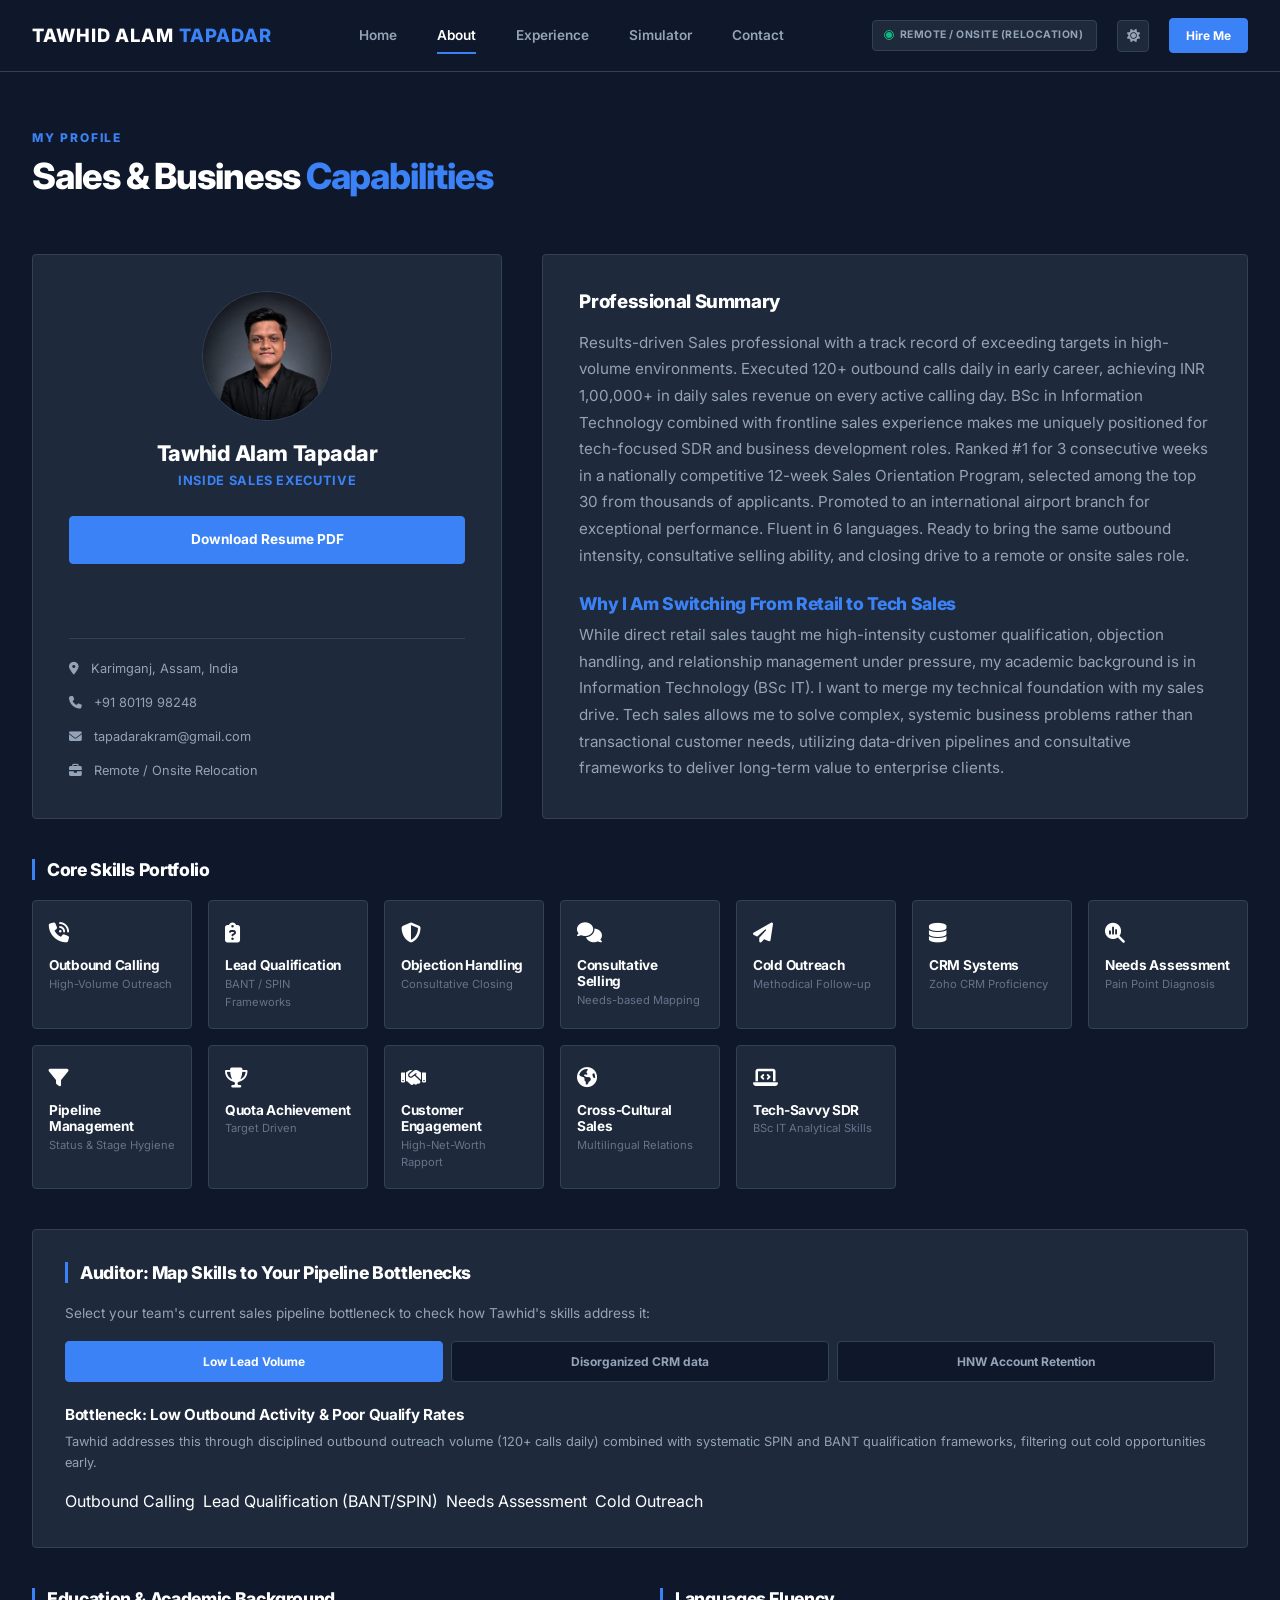
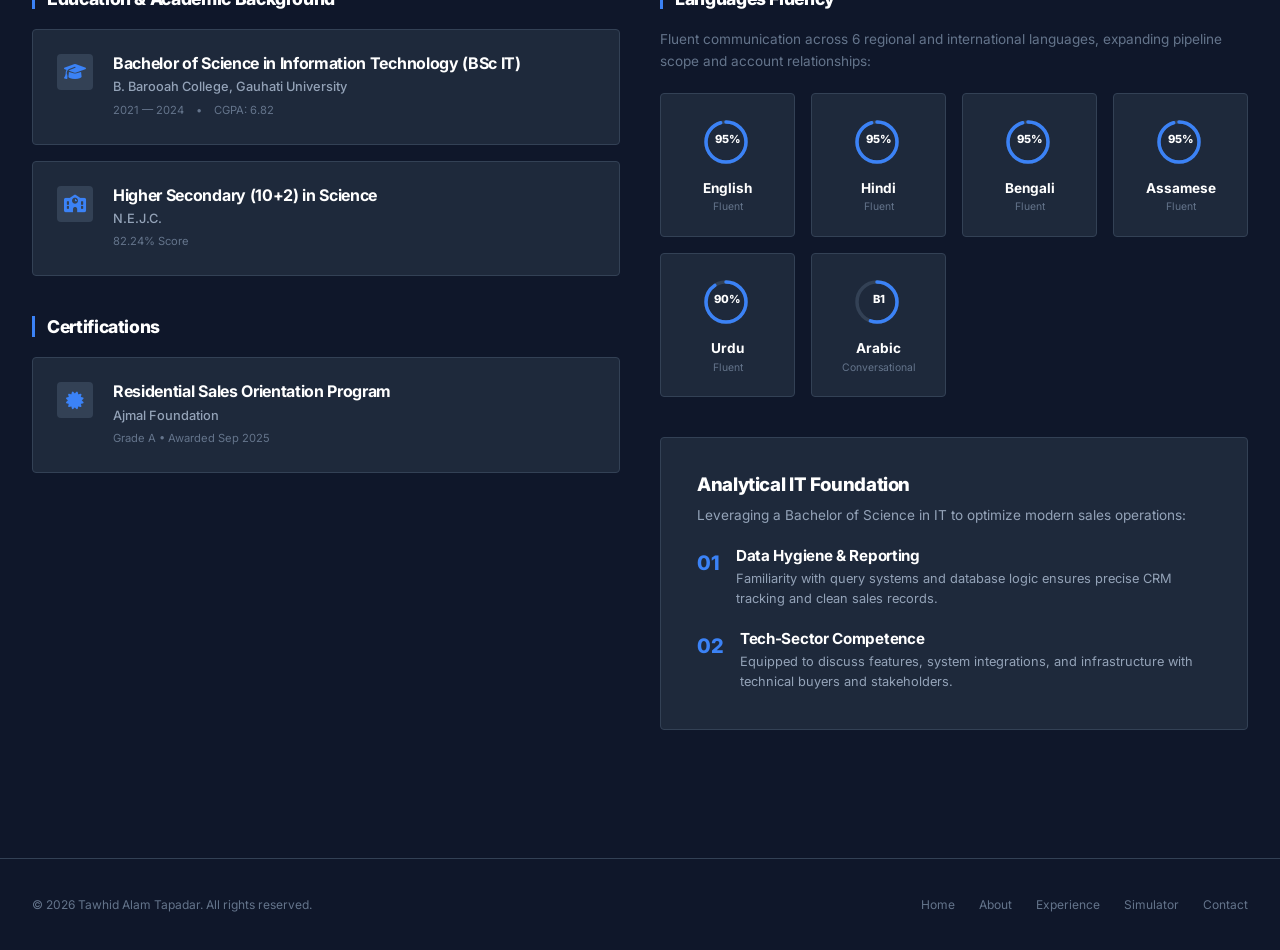
==== commit b1e1949f: "Initial portfolio upload" ====
--- a/about.html
+++ b/about.html
@@ -12,6 +12,9 @@
     
     <!-- SEO Optimization -->
     <meta name="description" content="Detailed profile of Tawhid Alam Tapadar, outlining qualifications, core capabilities across the full sales cycle, and language skills.">
+    
+    <!-- Favicon -->
+    <link rel="icon" type="image/svg+xml" href="data:image/svg+xml,%3Csvg xmlns='http://www.w3.org/2000/svg' viewBox='0 0 24 24' fill='%233b82f6'%3E%3Cpath d='M12 2C6.48 2 2 6.48 2 12s4.48 10 10 10 10-4.48 10-10S17.52 2 12 2zm0 18c-4.41 0-8-3.59-8-8s3.59-8 8-8 8 3.59 8 8-3.59 8-8 8zm0-14c-3.31 0-6 2.69-6 6s2.69 6 6 6 6-2.69 6-6-2.69-6-6-6zm0 10c-2.21 0-4-1.79-4-4s1.79-4 4-4 4 1.79 4 4-1.79 4-4 4z'/%3E%3C/svg%3E">
     
     <!-- Stylesheets -->
     <link rel="stylesheet" href="https://cdnjs.cloudflare.com/ajax/libs/font-awesome/6.4.0/css/all.min.css">
@@ -76,7 +79,7 @@
             <div class="glass-card profile-card" style="display: flex; flex-direction: column; justify-content: space-between;">
                 <div>
                     <div class="profile-image-container">
-                        <img src="https://placehold.co/400x400/1e293b/3b82f6?text=TAWHID" alt="Tawhid Alam Tapadar Profile" class="profile-img">
+                        <img src="profile.jpeg" alt="Tawhid Alam Tapadar Profile" class="profile-img">
                     </div>
                     <h2 class="profile-title">Tawhid Alam Tapadar</h2>
                     <p class="profile-subtitle">Inside Sales Executive</p>
@@ -107,6 +110,11 @@
                 <h3>Professional Summary</h3>
                 <p style="color: var(--text-secondary); margin-top: 1rem; line-height: 1.75; font-size: 0.95rem;">
                     Results-driven Sales professional with a track record of exceeding targets in high-volume environments. Executed 120+ outbound calls daily in early career, achieving INR 1,00,000+ in daily sales revenue on every active calling day. BSc in Information Technology combined with frontline sales experience makes me uniquely positioned for tech-focused SDR and business development roles. Ranked #1 for 3 consecutive weeks in a nationally competitive 12-week Sales Orientation Program, selected among the top 30 from thousands of applicants. Promoted to an international airport branch for exceptional performance. Fluent in 6 languages. Ready to bring the same outbound intensity, consultative selling ability, and closing drive to a remote or onsite sales role.
+                </p>
+                
+                <h4 style="margin-top: 1.5rem; font-size: 1.1rem; color: var(--accent-blue);">Why I Am Switching From Retail to Tech Sales</h4>
+                <p style="color: var(--text-secondary); margin-top: 0.5rem; line-height: 1.75; font-size: 0.95rem;">
+                    While direct retail sales taught me high-intensity customer qualification, objection handling, and relationship management under pressure, my academic background is in Information Technology (BSc IT). I want to merge my technical foundation with my sales drive. Tech sales allows me to solve complex, systemic business problems rather than transactional customer needs, utilizing data-driven pipelines and consultative frameworks to deliver long-term value to enterprise clients.
                 </p>
             </div>
         </div>
@@ -411,3 +419,4 @@
     <script src="./script.js"></script>
 </body>
 </html>
+
--- a/styles.css
+++ b/styles.css
@@ -290,7 +290,7 @@
     flex-direction: column;
     gap: 1.5rem;
     box-shadow: -5px 0 15px rgba(0,0,0,0.15);
-    transition: right 0.3s ease;
+    transition: right 0.3s ease, background-color var(--transition-normal), border-color var(--transition-normal);
 }
 
 .mobile-nav-overlay.active {
@@ -362,7 +362,7 @@
     padding: 2.25rem;
     position: relative;
     overflow: hidden;
-    transition: border-color var(--transition-normal), transform var(--transition-normal), box-shadow var(--transition-normal);
+    transition: background-color var(--transition-normal), border-color var(--transition-normal), color var(--transition-normal), transform var(--transition-normal), box-shadow var(--transition-normal);
 }
 
 .glass-card::before {
@@ -1579,6 +1579,7 @@
     padding: 2.25rem 0;
     background-color: rgba(var(--bg-color), 0.5);
     margin-top: 4rem;
+    transition: background-color var(--transition-normal), border-color var(--transition-normal);
 }
 
 .footer-container {
@@ -1623,8 +1624,8 @@
 
 .fade-up-trigger {
     opacity: 0;
-    transform: translateY(15px);
-    transition: opacity 0.5s cubic-bezier(0.16, 1, 0.3, 1), transform 0.5s cubic-bezier(0.16, 1, 0.3, 1);
+    transform: translateY(20px);
+    transition: opacity 0.8s cubic-bezier(0.16, 1, 0.3, 1), transform 0.8s cubic-bezier(0.16, 1, 0.3, 1);
 }
 
 .fade-up-trigger.visible {
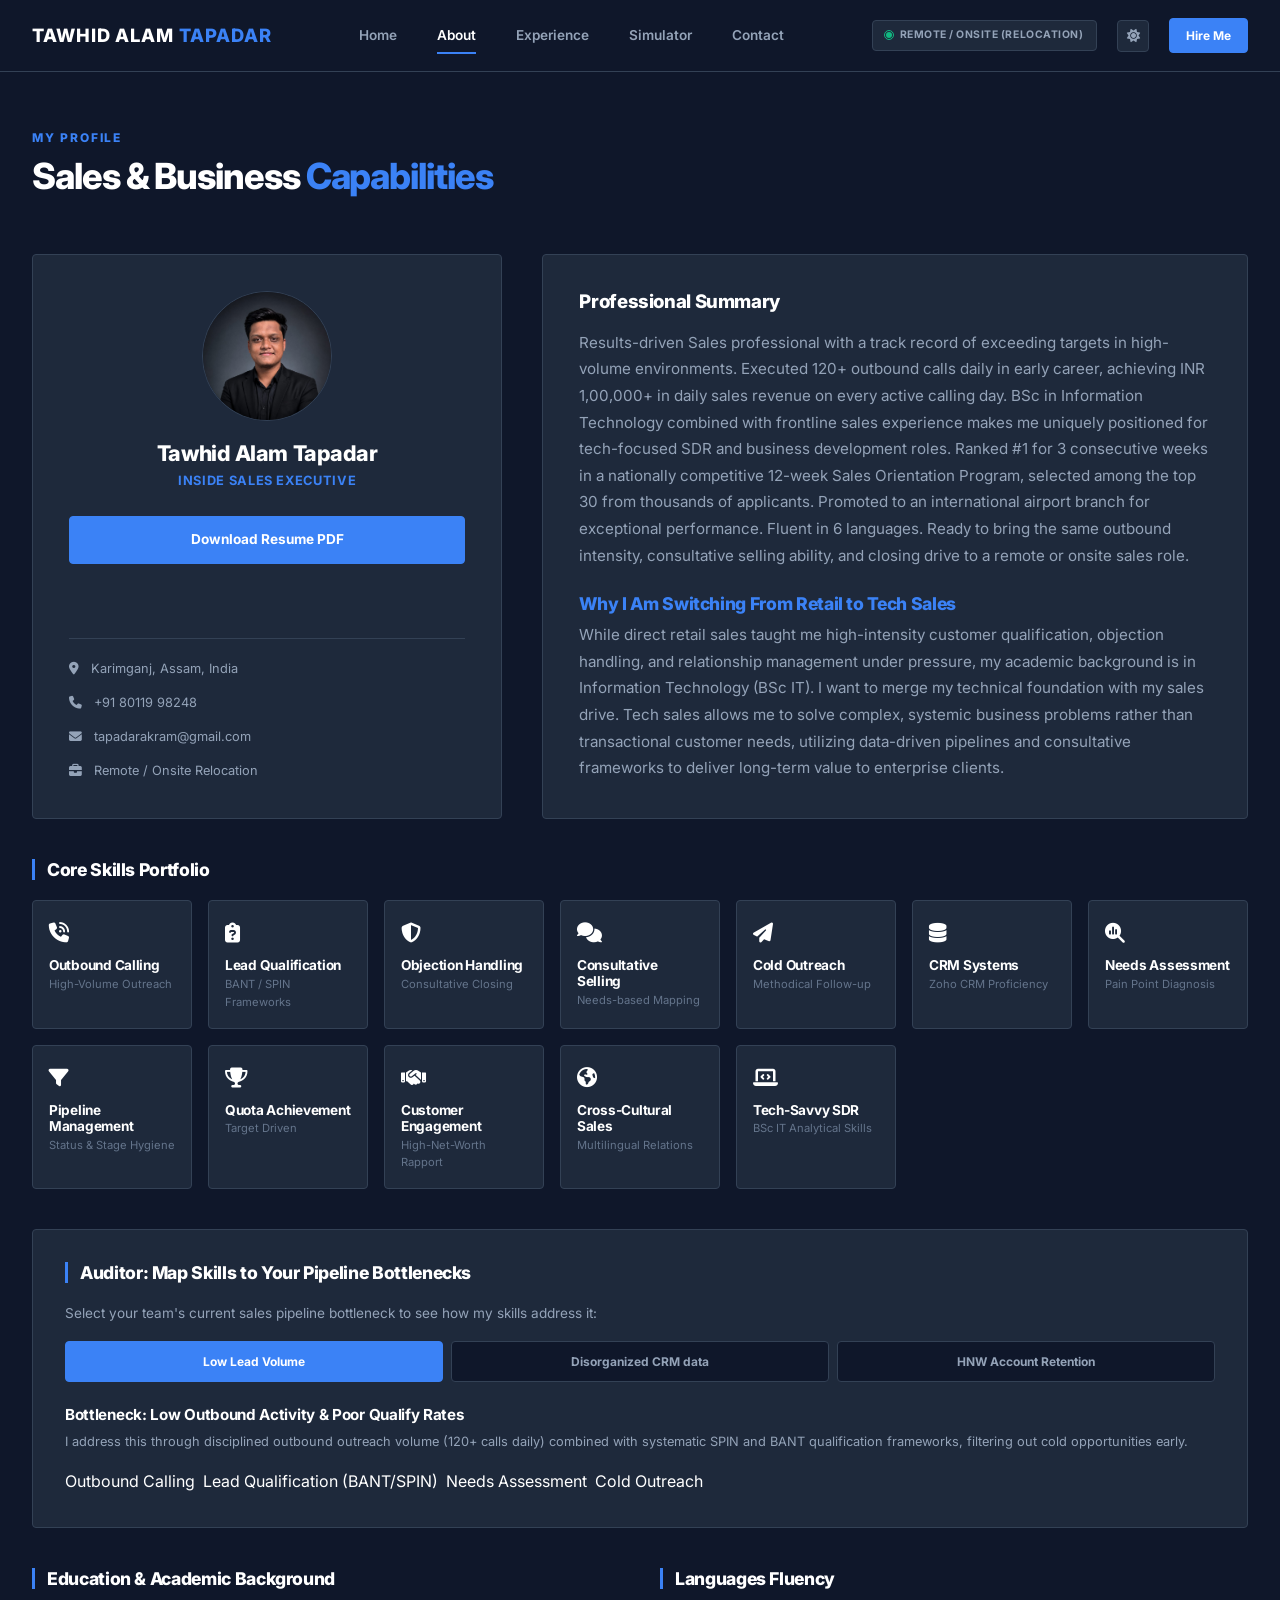
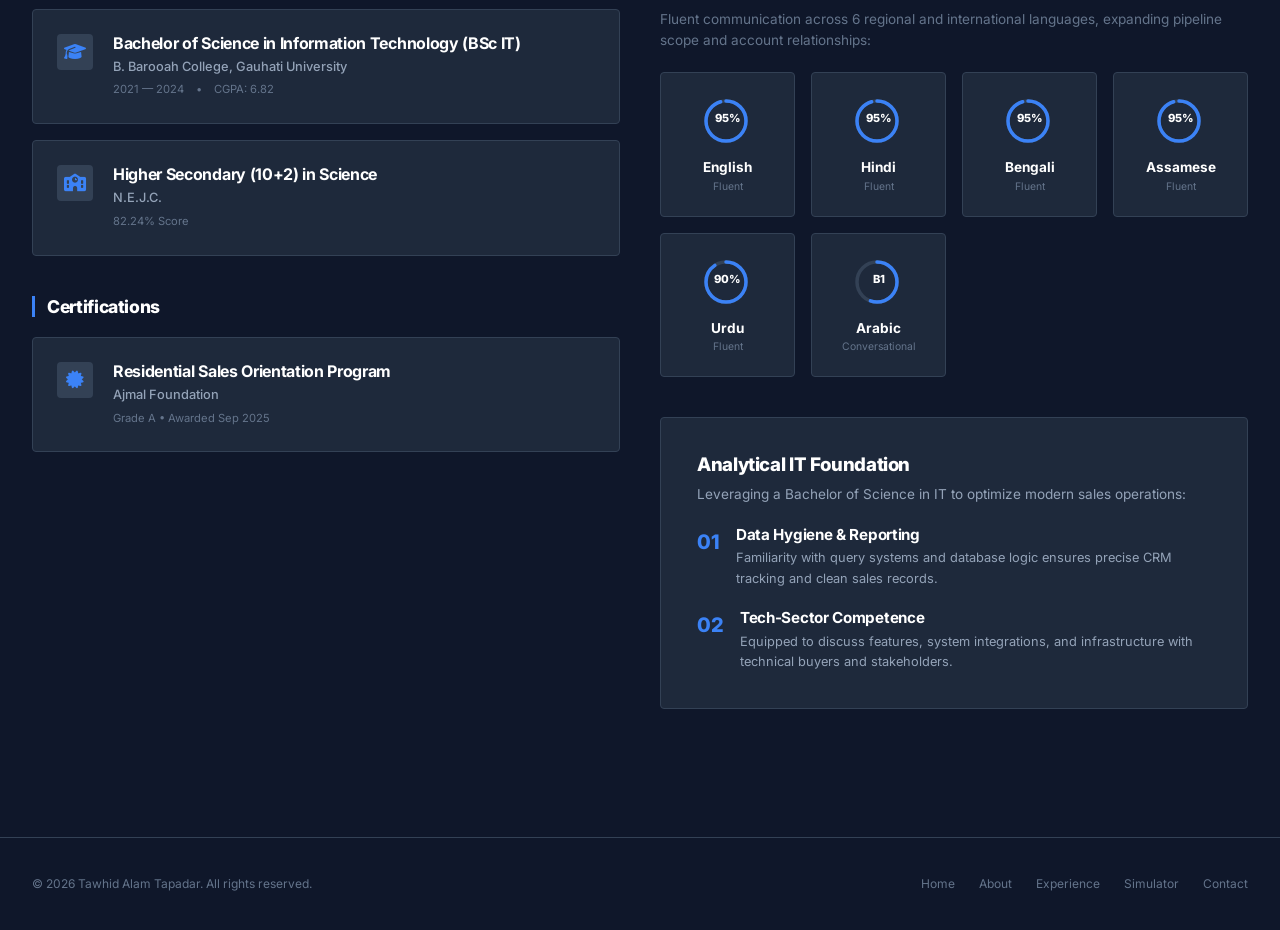
==== commit 6a8098a4: "Update references from 'Tawhid' to 'I' in about.html" ====
--- a/about.html
+++ b/about.html
@@ -12,10 +12,43 @@
     
     <!-- SEO Optimization -->
     <meta name="description" content="Detailed profile of Tawhid Alam Tapadar, outlining qualifications, core capabilities across the full sales cycle, and language skills.">
+    <meta name="keywords" content="About Tawhid Alam Tapadar, Sales Skills, Outbound Sales, B2B Lead Generation, BSc IT Sales, HNW Account Management">
+    <meta name="robots" content="index, follow">
+
+    <!-- Open Graph / Facebook -->
+    <meta property="og:type" content="website">
+    <meta property="og:url" content="https://tawhidalamtapadar.github.io/tawhidalam/about.html">
+    <meta property="og:title" content="About | Tawhid Alam Tapadar">
+    <meta property="og:description" content="Detailed profile of Tawhid Alam Tapadar, outlining qualifications, core capabilities across the full sales cycle, and language skills.">
+    <meta property="og:image" content="https://tawhidalamtapadar.github.io/tawhidalam/profile.jpeg">
+
+    <!-- Twitter -->
+    <meta property="twitter:card" content="summary_large_image">
+    <meta property="twitter:url" content="https://tawhidalamtapadar.github.io/tawhidalam/about.html">
+    <meta property="twitter:title" content="About | Tawhid Alam Tapadar">
+    <meta property="twitter:description" content="Detailed profile of Tawhid Alam Tapadar, outlining qualifications, core capabilities across the full sales cycle, and language skills.">
+    <meta property="twitter:image" content="https://tawhidalamtapadar.github.io/tawhidalam/profile.jpeg">
+
+    <!-- Canonical Link -->
+    <link rel="canonical" href="https://tawhidalamtapadar.github.io/tawhidalam/about.html">
+
+    <!-- JSON-LD Structured Data -->
+    <script type="application/ld+json">
+    {
+      "@context": "https://schema.org",
+      "@type": "AboutPage",
+      "mainEntity": {
+        "@type": "Person",
+        "name": "Tawhid Alam Tapadar",
+        "jobTitle": "Inside Sales Executive",
+        "description": "BSc IT graduate transitioning to tech sales with experience in outbound calling, lead qualification, and handling objections.",
+        "knowsLanguage": ["English", "Hindi", "Arabic", "Bengali", "Urdu", "Assamese"]
+      }
+    }
+    </script>
     
     <!-- Favicon -->
     <link rel="icon" type="image/svg+xml" href="data:image/svg+xml,%3Csvg xmlns='http://www.w3.org/2000/svg' viewBox='0 0 24 24' fill='%233b82f6'%3E%3Cpath d='M12 2C6.48 2 2 6.48 2 12s4.48 10 10 10 10-4.48 10-10S17.52 2 12 2zm0 18c-4.41 0-8-3.59-8-8s3.59-8 8-8 8 3.59 8 8-3.59 8-8 8zm0-14c-3.31 0-6 2.69-6 6s2.69 6 6 6 6-2.69 6-6-2.69-6-6-6zm0 10c-2.21 0-4-1.79-4-4s1.79-4 4-4 4 1.79 4 4-1.79 4-4 4z'/%3E%3C/svg%3E">
-    
     <!-- Stylesheets -->
     <link rel="stylesheet" href="https://cdnjs.cloudflare.com/ajax/libs/font-awesome/6.4.0/css/all.min.css">
     <link rel="stylesheet" href="./styles.css">
@@ -192,7 +225,7 @@
                 Auditor: Map Skills to Your Pipeline Bottlenecks
             </h3>
             <p style="color: var(--text-secondary); font-size: 0.85rem; margin-top: 0.5rem;">
-                Select your team's current sales pipeline bottleneck to check how Tawhid's skills address it:
+                Select your team's current sales pipeline bottleneck to see how my skills address it:
             </p>
             
             <div class="auditor-tabs">
@@ -206,7 +239,7 @@
                 <div class="auditor-result active" id="challengeOutbound">
                     <h4 class="auditor-result-title">Bottleneck: Low Outbound Activity & Poor Qualify Rates</h4>
                     <p class="auditor-result-desc">
-                        Tawhid addresses this through disciplined outbound outreach volume (120+ calls daily) combined with systematic SPIN and BANT qualification frameworks, filtering out cold opportunities early.
+                        I address this through disciplined outbound outreach volume (120+ calls daily) combined with systematic SPIN and BANT qualification frameworks, filtering out cold opportunities early.
                     </p>
                     <div class="auditor-skills-linked">
                         <span class="badge badge-indigo">Outbound Calling</span>
@@ -219,7 +252,7 @@
                 <div class="auditor-result" id="challengeCrm">
                     <h4 class="auditor-result-title">Bottleneck: Messy CRM Pipeline Logs & Poor Follow-ups</h4>
                     <p class="auditor-result-desc">
-                        With a BSc in Information Technology, Tawhid understands database structures. He manages prospect lifecycles systematically within Zoho CRM, ensuring precise status logs and automated follow-ups.
+                        With a BSc in Information Technology, I leverage my understanding of database structures to manage prospect lifecycles systematically within Zoho CRM, ensuring accurate status tracking and automated follow-ups.
                     </p>
                     <div class="auditor-skills-linked">
                         <span class="badge badge-indigo">CRM Tools (Zoho CRM)</span>
@@ -231,7 +264,7 @@
                 <div class="auditor-result" id="challengeHnw">
                     <h4 class="auditor-result-title">Bottleneck: Poor Retention of High-Net-Worth Accounts</h4>
                     <p class="auditor-result-desc">
-                        Promoted to an international airport branch, Tawhid has extensive experience managing high-net-worth travellers, delivering premium consultative needs mapping and negotiating fluently in 6 languages.
+                        Following my promotion to an international airport branch, I developed extensive experience managing high-net-worth travellers, conducting consultative needs assessments, and negotiating fluently in 6 languages.
                     </p>
                     <div class="auditor-skills-linked">
                         <span class="badge badge-indigo">Customer Engagement</span>
@@ -419,4 +452,3 @@
     <script src="./script.js"></script>
 </body>
 </html>
-
